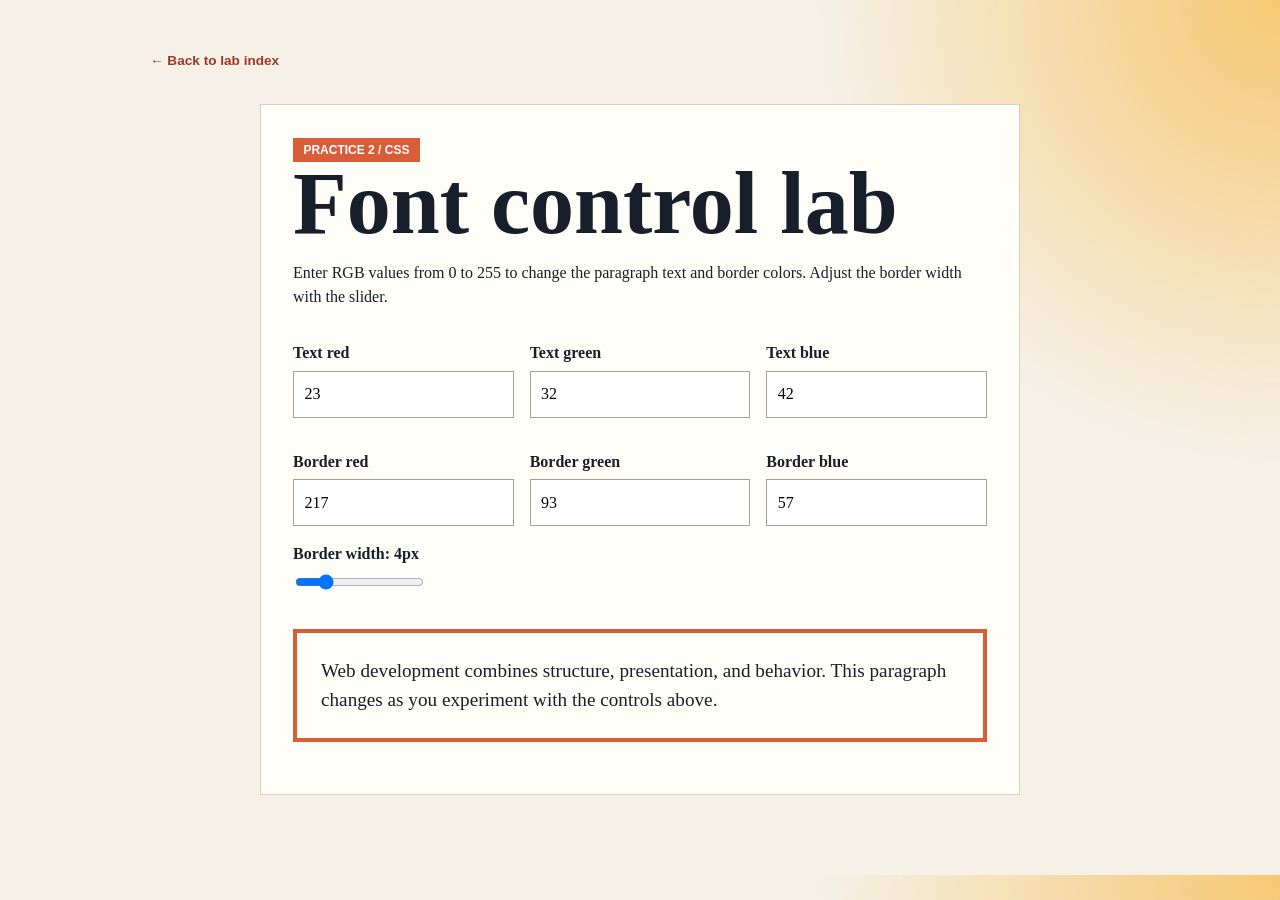
==== practice2.html @ 2462a6df "practice pages" ====
<!DOCTYPE html>
<html lang="en">
<head>
    <meta charset="UTF-8">
    <meta name="viewport" content="width=device-width, initial-scale=1.0">
    <title>CSS Font Control | EECS 348</title>
    <link rel="stylesheet" href="style.css">
</head>
<body>
    <main class="shell">
        <a class="back" href="index.html">&larr; Back to lab index</a>
        <section class="content panel">
            <span class="tag">Practice 2 / CSS</span>
            <h1>Font control lab</h1>
            <p>Enter RGB values from 0 to 255 to change the paragraph text and border colors. Adjust the border width with the slider.</p>
            <div class="control-grid">
                <div><label for="text-red">Text red</label><input id="text-red" type="number" min="0" max="255" value="23"></div>
                <div><label for="text-green">Text green</label><input id="text-green" type="number" min="0" max="255" value="32"></div>
                <div><label for="text-blue">Text blue</label><input id="text-blue" type="number" min="0" max="255" value="42"></div>
                <div><label for="border-red">Border red</label><input id="border-red" type="number" min="0" max="255" value="217"></div>
                <div><label for="border-green">Border green</label><input id="border-green" type="number" min="0" max="255" value="93"></div>
                <div><label for="border-blue">Border blue</label><input id="border-blue" type="number" min="0" max="255" value="57"></div>
            </div>
            <label for="border-width">Border width: <output id="width-value">4</output>px</label>
            <input id="border-width" type="range" min="0" max="20" value="4">
            <p id="demo-text" class="demo-text">Web development combines structure, presentation, and behavior. This paragraph changes as you experiment with the controls above.</p>
        </section>
    </main>
    <script>
        const controls = document.querySelectorAll('input[type="number"]');
        const text = document.querySelector('#demo-text');
        const width = document.querySelector('#border-width');
        const widthValue = document.querySelector('#width-value');
        const value = id => Math.max(0, Math.min(255, Number(document.querySelector(id).value) || 0));
        function updateDemo() {
            text.style.color = `rgb(${value('#text-red')}, ${value('#text-green')}, ${value('#text-blue')})`;
            text.style.borderColor = `rgb(${value('#border-red')}, ${value('#border-green')}, ${value('#border-blue')})`;
            text.style.borderWidth = `${width.value}px`;
            widthValue.value = width.value;
            widthValue.textContent = width.value;
        }
        controls.forEach(control => control.addEventListener('input', updateDemo));
        width.addEventListener('input', updateDemo);
        updateDemo();
    </script>
</body>
</html>
---- style.css ----
:root {
    --ink: #17202a;
    --muted: #5f6b76;
    --paper: #f5f1e8;
    --panel: #fffdf8;
    --accent: #d95d39;
    --accent-dark: #9f3823;
    --line: #d9d0c2;
}

* { box-sizing: border-box; }
body {
    margin: 0;
    color: var(--ink);
    background: radial-gradient(circle at top right, #f7c873 0, transparent 30%), var(--paper);
    font-family: Georgia, "Times New Roman", serif;
    line-height: 1.5;
}
.shell { width: min(100% - 2rem, 980px); margin: 0 auto; padding: 3rem 0 5rem; }
.hero { border-bottom: 2px solid var(--ink); padding: 2rem 0 2.5rem; }
.eyebrow { margin: 0 0 .5rem; color: var(--accent-dark); font: 700 .8rem/1.2 Arial, sans-serif; letter-spacing: .12em; text-transform: uppercase; }
h1 { max-width: 700px; margin: 0; font-size: clamp(2.4rem, 7vw, 5.5rem); line-height: .95; }
.hero p:last-child { max-width: 520px; margin: 1.5rem 0 0; color: var(--muted); font-size: 1.15rem; }
.exercise-grid { display: grid; grid-template-columns: repeat(2, 1fr); gap: 1rem; margin-top: 2rem; }
.exercise-link { display: grid; grid-template-columns: 3rem 1fr; column-gap: 1rem; padding: 1.4rem; color: inherit; background: var(--panel); border: 1px solid var(--line); text-decoration: none; transition: transform .2s, border-color .2s; }
.exercise-link:hover, .exercise-link:focus-visible { transform: translateY(-4px); border-color: var(--accent); }
.exercise-link span { grid-row: span 2; color: var(--accent); font: 700 1.4rem Arial, sans-serif; }
.exercise-link strong { font-size: 1.35rem; }
.exercise-link small { color: var(--muted); }
.panel { padding: 2rem; background: var(--panel); border: 1px solid var(--line); }
.back { color: var(--accent-dark); font: 700 .85rem Arial, sans-serif; text-decoration: none; }
.content { max-width: 760px; margin: 2rem auto 0; }
.profile-layout { display: grid; grid-template-columns: 220px 1fr; gap: 2rem; align-items: start; }
.profile-photo { width: 100%; aspect-ratio: 1; object-fit: cover; border: 8px solid #ead9b7; }
.tag { display: inline-block; padding: .3rem .65rem; color: white; background: var(--accent); font: 700 .75rem Arial, sans-serif; text-transform: uppercase; }
label { display: block; margin: 1rem 0 .35rem; font-weight: 700; }
input, button { font: inherit; }
input[type="text"], input[type="password"], input[type="number"] { width: 100%; padding: .65rem; border: 1px solid #a9a095; }
button { margin-top: 1rem; padding: .7rem 1rem; color: white; background: var(--accent-dark); border: 0; cursor: pointer; }
button:hover { background: var(--accent); }
.control-grid { display: grid; grid-template-columns: repeat(3, 1fr); gap: 1rem; }
.demo-text { margin-top: 2rem; padding: 1.5rem; border: 4px solid #17202a; font-size: 1.2rem; }
.message { min-height: 1.5rem; margin-top: 1rem; font-weight: 700; }
.table-wrap { overflow-x: auto; }
table { width: 100%; border-collapse: collapse; text-align: center; }
th, td { min-width: 3.5rem; padding: .7rem; border: 1px solid var(--line); }
th { color: white; background: var(--accent-dark); }
td:first-child { color: var(--accent-dark); font-weight: 700; background: #f4e4c5; }
@media (max-width: 640px) { .exercise-grid, .profile-layout, .control-grid { grid-template-columns: 1fr; } .profile-photo { max-width: 220px; } .shell { padding-top: 1.5rem; } }
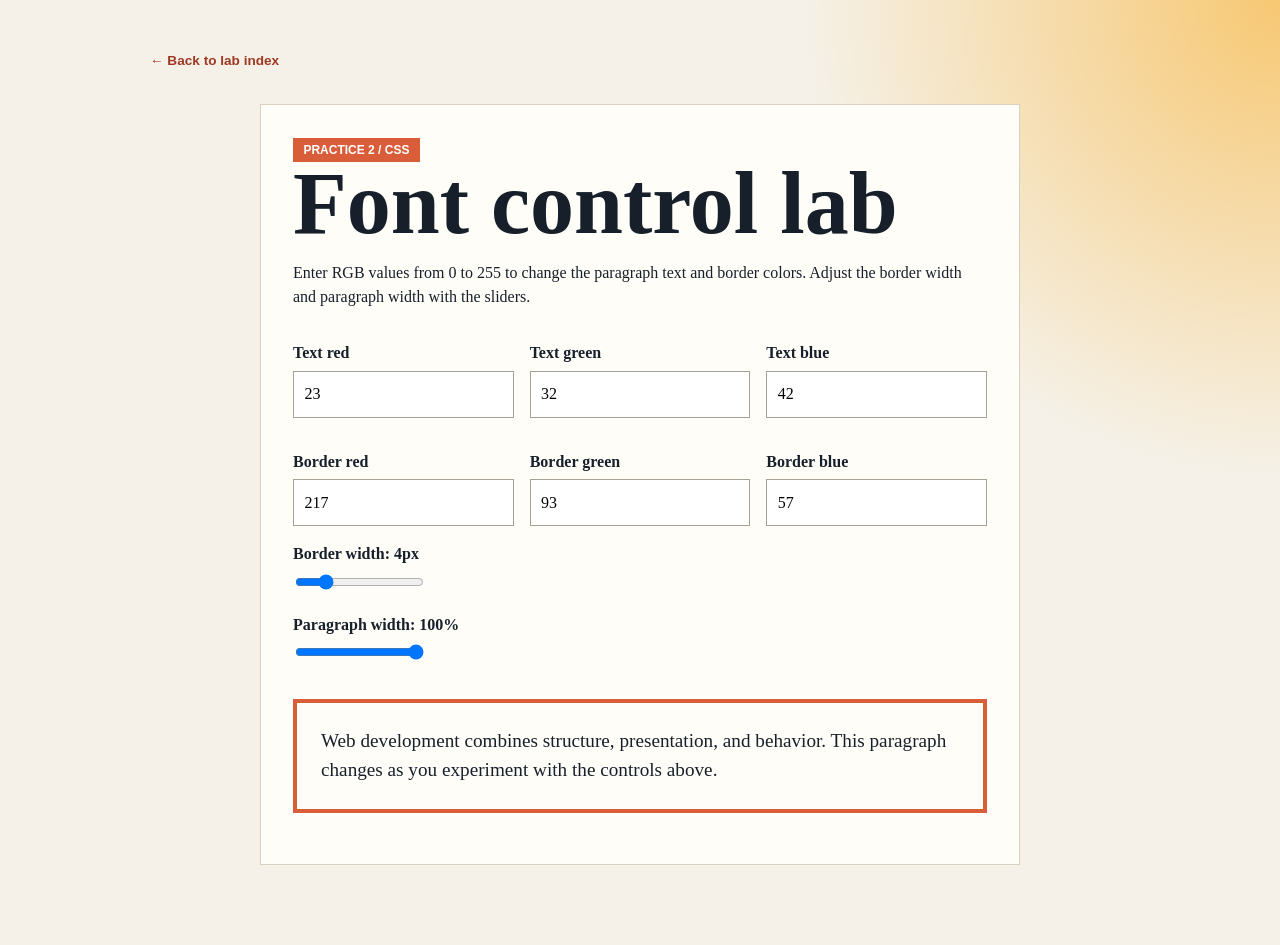
==== commit 9e875cf7: "added paragraph width slider" ====
--- a/practice2.html
+++ b/practice2.html
@@ -12,7 +12,7 @@
         <section class="content panel">
             <span class="tag">Practice 2 / CSS</span>
             <h1>Font control lab</h1>
-            <p>Enter RGB values from 0 to 255 to change the paragraph text and border colors. Adjust the border width with the slider.</p>
+            <p>Enter RGB values from 0 to 255 to change the paragraph text and border colors. Adjust the border width and paragraph width with the sliders.</p>
             <div class="control-grid">
                 <div><label for="text-red">Text red</label><input id="text-red" type="number" min="0" max="255" value="23"></div>
                 <div><label for="text-green">Text green</label><input id="text-green" type="number" min="0" max="255" value="32"></div>
@@ -23,6 +23,8 @@
             </div>
             <label for="border-width">Border width: <output id="width-value">4</output>px</label>
             <input id="border-width" type="range" min="0" max="20" value="4">
+            <label for="text-width">Paragraph width: <output id="text-width-value">100</output>%</label>
+            <input id="text-width" type="range" min="40" max="100" value="100">
             <p id="demo-text" class="demo-text">Web development combines structure, presentation, and behavior. This paragraph changes as you experiment with the controls above.</p>
         </section>
     </main>
@@ -31,6 +33,8 @@
         const text = document.querySelector('#demo-text');
         const width = document.querySelector('#border-width');
         const widthValue = document.querySelector('#width-value');
+        const textWidth = document.querySelector('#text-width');
+        const textWidthValue = document.querySelector('#text-width-value');
         const value = id => Math.max(0, Math.min(255, Number(document.querySelector(id).value) || 0));
         function updateDemo() {
             text.style.color = `rgb(${value('#text-red')}, ${value('#text-green')}, ${value('#text-blue')})`;
@@ -38,9 +42,13 @@
             text.style.borderWidth = `${width.value}px`;
             widthValue.value = width.value;
             widthValue.textContent = width.value;
+            text.style.width = `${textWidth.value}%`;
+            textWidthValue.value = textWidth.value;
+            textWidthValue.textContent = textWidth.value;
         }
         controls.forEach(control => control.addEventListener('input', updateDemo));
         width.addEventListener('input', updateDemo);
+        textWidth.addEventListener('input', updateDemo);
         updateDemo();
     </script>
 </body>
